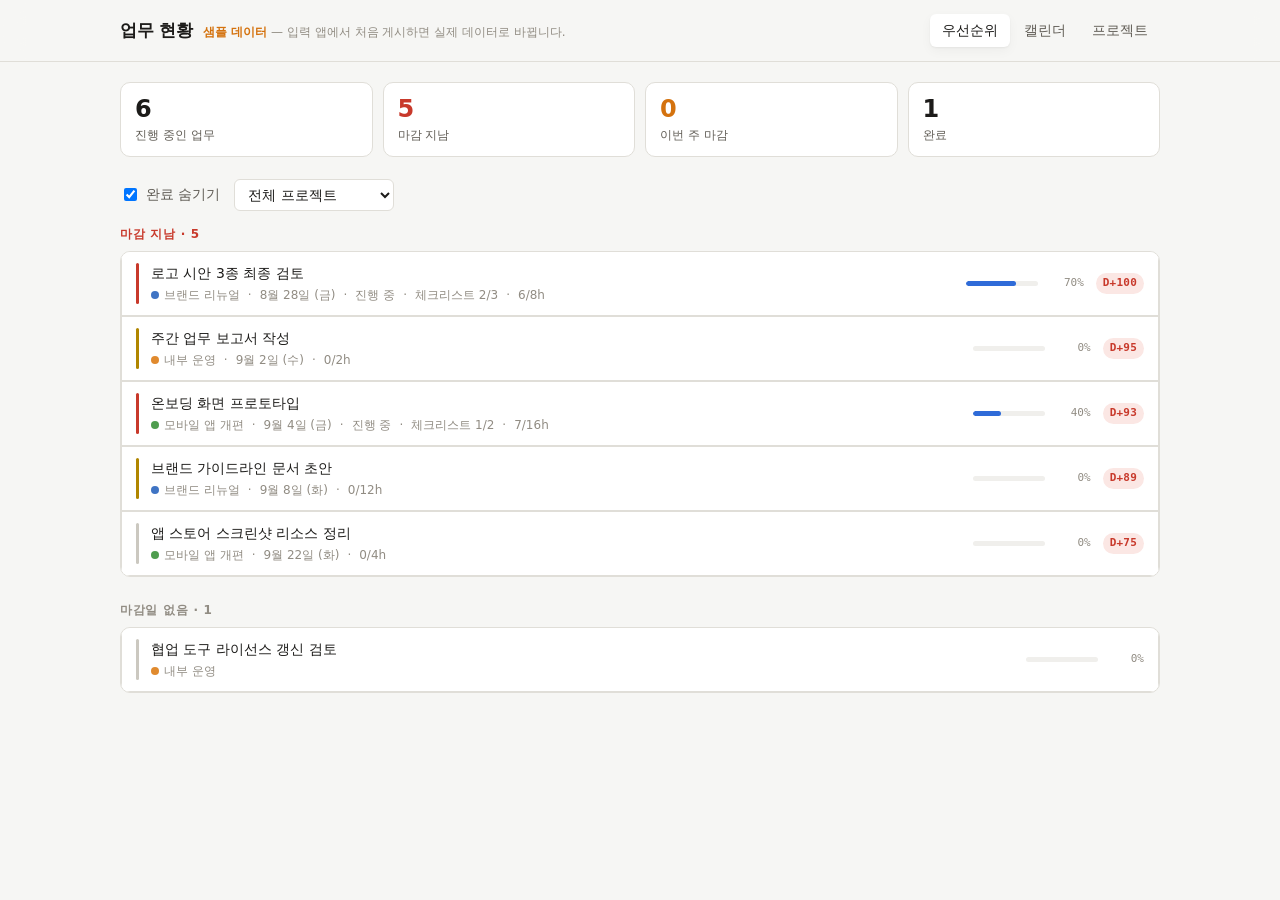
==== index.html @ d4230f37 "업무 트래킹 웹앱 초기 구현 우선순위 정리, 프로젝트 데드라인 D-Day, 캘린더를 보는 앱을 두 개로 나눠 만들었다.  - 조회 앱 (/) — 읽기 전용 공개 대시보드. data" ====
<!doctype html>
<html lang="ko">
<head>
<meta charset="utf-8">
<meta name="viewport" content="width=device-width, initial-scale=1">
<title>업무 현황</title>
<link rel="stylesheet" href="shared/base.css">
<link rel="stylesheet" href="viewer.css">
</head>
<body>

<header class="topbar">
  <div class="topbar-in">
    <div class="brand">
      <h1>업무 현황</h1>
      <span class="published" id="published"></span>
    </div>
    <nav class="tabs" id="tabs">
      <button class="tab is-on" data-view="priority">우선순위</button>
      <button class="tab" data-view="calendar">캘린더</button>
      <button class="tab" data-view="projects">프로젝트</button>
    </nav>
  </div>
</header>

<main class="wrap">

  <section class="stats" id="stats"></section>

  <!-- 우선순위 -->
  <section class="view" id="view-priority">
    <div class="filters">
      <label class="check"><input type="checkbox" id="hide-done" checked> 완료 숨기기</label>
      <select id="filter-project"><option value="">전체 프로젝트</option></select>
    </div>
    <div id="task-groups"></div>
  </section>

  <!-- 캘린더 -->
  <section class="view" id="view-calendar" hidden>
    <div class="cal-head">
      <button class="ghost" id="cal-prev" aria-label="이전 달">‹</button>
      <h2 id="cal-title"></h2>
      <button class="ghost" id="cal-next" aria-label="다음 달">›</button>
      <button class="ghost" id="cal-today">오늘</button>
    </div>
    <div class="cal-dow">
      <span>일</span><span>월</span><span>화</span><span>수</span>
      <span>목</span><span>금</span><span>토</span>
    </div>
    <div class="cal-grid" id="cal-grid"></div>
  </section>

  <!-- 프로젝트 -->
  <section class="view" id="view-projects" hidden>
    <div id="project-cards"></div>
  </section>

</main>

<div class="detail-backdrop" id="detail-backdrop" hidden>
  <aside class="detail" id="detail" role="dialog" aria-modal="true" aria-label="업무 상세"></aside>
</div>

<script src="shared/store.js"></script>
<script src="viewer.js"></script>
</body>
</html>
---- shared/base.css ----
/* 두 앱이 공유하는 디자인 토큰과 기본 요소 */

:root {
  color-scheme: light dark;

  --bg: #f6f6f4;
  --surface: #ffffff;
  --surface-2: #f0efec;
  --border: #e0ded8;
  --border-strong: #cbc8c0;

  --text: #1c1b19;
  --text-2: #605c55;
  --text-3: #918c83;

  --accent: #2f6bd8;
  --accent-soft: #e6edfb;

  --overdue: #c8392b;
  --overdue-soft: #fbe7e4;
  --today: #d4720e;
  --today-soft: #fdefdf;
  --soon: #b08600;
  --soon-soft: #fbf3d8;
  --calm: #3f7a52;
  --calm-soft: #e6f1e9;

  --radius: 10px;
  --radius-sm: 6px;
  --shadow: 0 1px 2px rgba(0, 0, 0, .05), 0 4px 12px rgba(0, 0, 0, .04);

  --font: -apple-system, BlinkMacSystemFont, 'Apple SD Gothic Neo', 'Pretendard',
          'Noto Sans KR', 'Segoe UI', system-ui, sans-serif;
  --mono: ui-monospace, SFMono-Regular, 'SF Mono', Menlo, monospace;
}

@media (prefers-color-scheme: dark) {
  :root:not([data-theme='light']) {
    --bg: #16161a;
    --surface: #1f1f24;
    --surface-2: #2a2a30;
    --border: #33333b;
    --border-strong: #45454f;

    --text: #ececee;
    --text-2: #a8a6ad;
    --text-3: #76747c;

    --accent: #6f9dee;
    --accent-soft: #22304a;

    --overdue: #f0796a;
    --overdue-soft: #3b2320;
    --today: #eda75a;
    --today-soft: #3a2c1a;
    --soon: #ddbc4a;
    --soon-soft: #35301b;
    --calm: #7cbf93;
    --calm-soft: #1f2e24;

    --shadow: 0 1px 2px rgba(0, 0, 0, .3), 0 4px 12px rgba(0, 0, 0, .25);
  }
}

:root[data-theme='dark'] {
  --bg: #16161a;
  --surface: #1f1f24;
  --surface-2: #2a2a30;
  --border: #33333b;
  --border-strong: #45454f;

  --text: #ececee;
  --text-2: #a8a6ad;
  --text-3: #76747c;

  --accent: #6f9dee;
  --accent-soft: #22304a;

  --overdue: #f0796a;
  --overdue-soft: #3b2320;
  --today: #eda75a;
  --today-soft: #3a2c1a;
  --soon: #ddbc4a;
  --soon-soft: #35301b;
  --calm: #7cbf93;
  --calm-soft: #1f2e24;

  --shadow: 0 1px 2px rgba(0, 0, 0, .3), 0 4px 12px rgba(0, 0, 0, .25);
}

* { box-sizing: border-box; }

body {
  margin: 0;
  background: var(--bg);
  color: var(--text);
  font-family: var(--font);
  font-size: 14px;
  line-height: 1.5;
  -webkit-font-smoothing: antialiased;
}

h1, h2, h3 { margin: 0; font-weight: 600; letter-spacing: -.01em; }

button {
  font: inherit;
  color: inherit;
  cursor: pointer;
  border: 1px solid var(--border);
  background: var(--surface);
  border-radius: var(--radius-sm);
  padding: 6px 12px;
  transition: background .12s, border-color .12s;
}
button:hover { background: var(--surface-2); border-color: var(--border-strong); }
button:focus-visible { outline: 2px solid var(--accent); outline-offset: 1px; }
button.primary {
  background: var(--accent);
  border-color: var(--accent);
  color: #fff;
  font-weight: 500;
}
button.primary:hover { filter: brightness(1.08); }
button.ghost { background: transparent; border-color: transparent; color: var(--text-2); }
button.ghost:hover { background: var(--surface-2); color: var(--text); }

input, select, textarea {
  font: inherit;
  color: var(--text);
  background: var(--surface);
  border: 1px solid var(--border);
  border-radius: var(--radius-sm);
  padding: 6px 9px;
  width: 100%;
}
input:focus, select:focus, textarea:focus {
  outline: none;
  border-color: var(--accent);
  box-shadow: 0 0 0 3px var(--accent-soft);
}
textarea { resize: vertical; min-height: 64px; }

/* D-Day 배지 */
.dday {
  display: inline-block;
  font-family: var(--mono);
  font-size: 11px;
  font-weight: 600;
  letter-spacing: .02em;
  padding: 2px 7px;
  border-radius: 100px;
  white-space: nowrap;
}
.dday[data-tone='overdue'] { background: var(--overdue-soft); color: var(--overdue); }
.dday[data-tone='today']   { background: var(--today-soft);   color: var(--today); }
.dday[data-tone='soon']    { background: var(--soon-soft);    color: var(--soon); }
.dday[data-tone='week'],
.dday[data-tone='later']   { background: var(--surface-2);    color: var(--text-2); }
.dday[data-tone='done']    { background: var(--calm-soft);    color: var(--calm); }
.dday[data-tone='none']    { display: none; }

/* 프로젝트 색 점 */
.dot {
  display: inline-block;
  width: 8px; height: 8px;
  border-radius: 50%;
  flex: none;
}

.empty {
  padding: 48px 24px;
  text-align: center;
  color: var(--text-3);
}
---- viewer.css ----
/* 조회 앱 (읽기 전용 대시보드) */

.topbar {
  position: sticky; top: 0; z-index: 20;
  background: color-mix(in srgb, var(--bg) 88%, transparent);
  backdrop-filter: saturate(180%) blur(12px);
  border-bottom: 1px solid var(--border);
}
.topbar-in {
  max-width: 1080px; margin: 0 auto; padding: 14px 20px;
  display: flex; align-items: center; gap: 20px; flex-wrap: wrap;
}
.brand { display: flex; align-items: baseline; gap: 10px; }
.brand h1 { font-size: 17px; }
.published { font-size: 12px; color: var(--text-3); }

.tabs { display: flex; gap: 2px; margin-left: auto; }
.tab {
  border: none; background: transparent; color: var(--text-2);
  padding: 6px 12px; border-radius: var(--radius-sm); font-weight: 500;
}
.tab:hover { background: var(--surface-2); color: var(--text); }
.tab.is-on { background: var(--surface); color: var(--text); box-shadow: var(--shadow); }

.wrap { max-width: 1080px; margin: 0 auto; padding: 20px 20px 80px; }

/* 요약 통계 */
.stats { display: grid; grid-template-columns: repeat(4, 1fr); gap: 10px; margin-bottom: 22px; }
.stat {
  background: var(--surface); border: 1px solid var(--border);
  border-radius: var(--radius); padding: 12px 14px;
}
.stat .n { font-size: 24px; font-weight: 600; letter-spacing: -.02em; line-height: 1.2; }
.stat .k { font-size: 12px; color: var(--text-2); margin-top: 2px; }
.stat[data-tone='overdue'] .n { color: var(--overdue); }
.stat[data-tone='today'] .n { color: var(--today); }

/* 필터 */
.filters { display: flex; align-items: center; gap: 14px; margin-bottom: 14px; }
.filters select { width: auto; min-width: 160px; }
.check { display: flex; align-items: center; gap: 6px; color: var(--text-2); cursor: pointer; }
.check input { width: auto; }

/* 업무 목록 */
.group { margin-bottom: 24px; }
.group-title {
  font-size: 12px; font-weight: 600; text-transform: uppercase;
  letter-spacing: .06em; color: var(--text-3); margin-bottom: 8px;
}
.group[data-tone='overdue'] .group-title { color: var(--overdue); }
.group[data-tone='today'] .group-title { color: var(--today); }

.task-list {
  background: var(--surface); border: 1px solid var(--border);
  border-radius: var(--radius); overflow: hidden;
}
.task {
  display: flex; align-items: center; gap: 12px;
  padding: 11px 14px; border-top: 1px solid var(--border);
  cursor: pointer; transition: background .1s;
  width: 100%; text-align: left; border-radius: 0;
}
.task:first-child { border-top: none; }
.task:hover { background: var(--surface-2); }
.task.is-done .title { color: var(--text-3); text-decoration: line-through; }

.task .pri {
  width: 3px; align-self: stretch; border-radius: 2px; flex: none;
  background: var(--border-strong);
}
.task .pri[data-p='high'] { background: var(--overdue); }
.task .pri[data-p='mid'] { background: var(--soon); }
.task .pri[data-p='low'] { background: var(--border-strong); }

.task .main { flex: 1; min-width: 0; }
.task .title {
  font-weight: 500; overflow: hidden; text-overflow: ellipsis; white-space: nowrap;
}
.task .meta {
  display: flex; align-items: center; gap: 8px; flex-wrap: wrap;
  font-size: 12px; color: var(--text-3); margin-top: 2px;
}
.task .proj { display: inline-flex; align-items: center; gap: 5px; }

.bar { width: 72px; height: 5px; background: var(--surface-2); border-radius: 3px; overflow: hidden; flex: none; }
.bar > i { display: block; height: 100%; background: var(--accent); border-radius: 3px; }
.pct { font-family: var(--mono); font-size: 11px; color: var(--text-3); width: 34px; text-align: right; flex: none; }

/* 캘린더 */
.cal-head { display: flex; align-items: center; gap: 8px; margin-bottom: 12px; }
.cal-head h2 { font-size: 16px; min-width: 130px; }
.cal-head #cal-today { margin-left: auto; }
.cal-dow {
  display: grid; grid-template-columns: repeat(7, 1fr);
  font-size: 11px; color: var(--text-3); text-align: center; padding-bottom: 6px;
}
.cal-dow span:first-child { color: var(--overdue); }
.cal-grid {
  display: grid; grid-template-columns: repeat(7, 1fr);
  gap: 1px; background: var(--border);
  border: 1px solid var(--border); border-radius: var(--radius); overflow: hidden;
}
.cell { background: var(--surface); min-height: 92px; padding: 5px 6px; }
.cell.is-out { background: var(--surface-2); }
.cell .d { font-size: 12px; color: var(--text-2); font-family: var(--mono); }
.cell.is-out .d { color: var(--text-3); }
.cell.is-today .d {
  background: var(--accent); color: #fff; border-radius: 100px;
  padding: 0 6px; display: inline-block; font-weight: 600;
}
.pill {
  display: flex; align-items: center; gap: 4px;
  font-size: 11px; margin-top: 3px; padding: 2px 5px;
  border-radius: 4px; background: var(--surface-2);
  cursor: pointer; width: 100%; border: none; text-align: left;
  overflow: hidden; white-space: nowrap;
}
.pill:hover { background: var(--accent-soft); }
.pill span { overflow: hidden; text-overflow: ellipsis; }
.pill.is-done { opacity: .5; text-decoration: line-through; }
.more { font-size: 10px; color: var(--text-3); margin-top: 2px; padding-left: 5px; }

/* 프로젝트 카드 */
.pcard {
  background: var(--surface); border: 1px solid var(--border);
  border-radius: var(--radius); padding: 14px 16px; margin-bottom: 10px;
}
.pcard-head { display: flex; align-items: center; gap: 8px; margin-bottom: 10px; }
.pcard-head h3 { font-size: 15px; }
.pcard-head .count { font-size: 12px; color: var(--text-3); margin-left: auto; }
.pbar { height: 6px; background: var(--surface-2); border-radius: 3px; overflow: hidden; }
.pbar > i { display: block; height: 100%; border-radius: 3px; }
.pcard-foot { display: flex; gap: 14px; font-size: 12px; color: var(--text-2); margin-top: 8px; }

/* 상세 패널 */
.detail-backdrop {
  position: fixed; inset: 0; z-index: 40;
  background: rgba(0, 0, 0, .35); display: flex; justify-content: flex-end;
}
.detail-backdrop[hidden] { display: none; }
.detail {
  position: relative;
  width: min(420px, 100%); height: 100%; overflow-y: auto;
  background: var(--surface); border-left: 1px solid var(--border);
  padding: 20px 22px 40px;
}
.detail h2 { font-size: 18px; margin-bottom: 4px; padding-right: 32px; }
.detail .close { position: absolute; top: 16px; right: 18px; }
.detail .row { display: flex; gap: 10px; padding: 9px 0; border-top: 1px solid var(--border); font-size: 13px; }
.detail .row .k { color: var(--text-3); width: 80px; flex: none; }
.detail .row .v { color: var(--text); flex: 1; }
.detail .notes { white-space: pre-wrap; }
.detail ul.cl { list-style: none; padding: 0; margin: 0; }
.detail ul.cl li { display: flex; gap: 7px; padding: 3px 0; }
.detail ul.cl li.done { color: var(--text-3); text-decoration: line-through; }

@media (max-width: 720px) {
  .stats { grid-template-columns: repeat(2, 1fr); }
  .topbar-in { gap: 10px; }
  .tabs { margin-left: 0; width: 100%; }
  .cell { min-height: 62px; }
  .pill span { display: none; }
  .bar { display: none; }
}

.detail .pctrow { display: inline-flex; align-items: center; gap: 8px; }
.detail .bar { display: inline-block; }
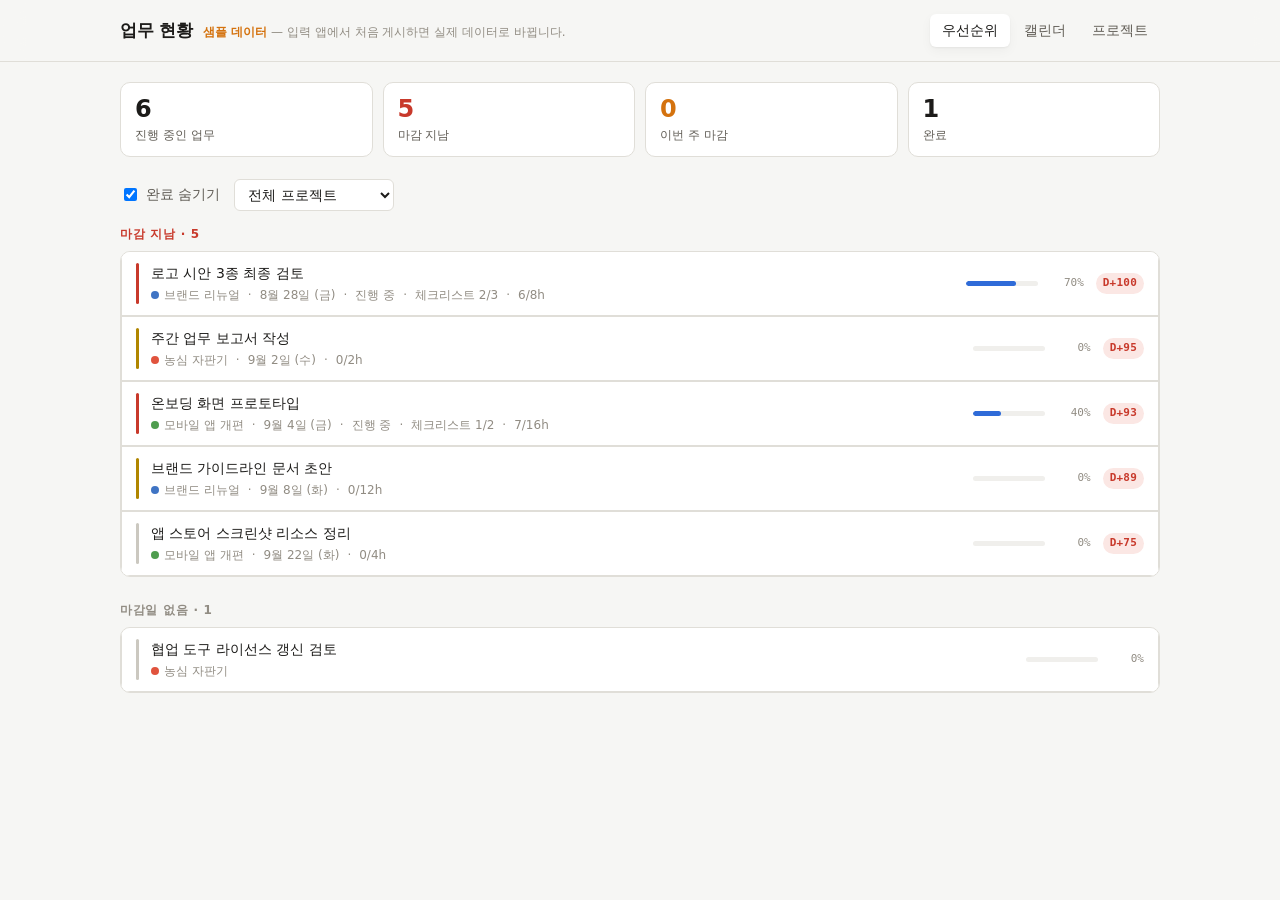
==== commit 26426171: "프로젝트 일정과 내 일정을 분리하고 마감 임박 불꽃 이펙트 추가 일정을 두 종류로 나눴다.  - 프로젝트 일정: 프로젝트 자체에 기간(startDate~dueDate)과 완료 여부" ====
--- a/index.html
+++ b/index.html
@@ -44,6 +44,10 @@
       <button class="ghost" id="cal-next" aria-label="다음 달">›</button>
       <button class="ghost" id="cal-today">오늘</button>
     </div>
+    <div class="legend">
+      <span><i class="sample proj"></i> 프로젝트 일정</span>
+      <span><i class="sample task"><i></i></i> 내 일정 (끝부분이 마감)</span>
+    </div>
     <div class="cal-dow">
       <span>일</span><span>월</span><span>화</span><span>수</span>
       <span>목</span><span>금</span><span>토</span>
--- a/shared/base.css
+++ b/shared/base.css
@@ -172,3 +172,62 @@
   text-align: center;
   color: var(--text-3);
 }
+
+/* ---------- 불타는 이펙트 (마감 임박) ---------- */
+
+.flame {
+  display: inline-block;
+  width: 12px; height: 16px;
+  flex: none;
+  vertical-align: -3px;
+  filter: drop-shadow(0 0 4px rgba(255, 122, 24, .9));
+}
+.flame svg { display: block; width: 100%; height: 100%; overflow: visible; }
+.flame path {
+  transform-box: view-box;
+  transform-origin: 12px 27px;              /* 불꽃 밑동에서 흔들린다 */
+  animation: flame-flicker 700ms ease-in-out infinite alternate;
+}
+.flame .f1 { fill: #ff3708; }
+.flame .f2 { fill: #ff9410; animation-delay: -230ms; }
+.flame .f3 { fill: #ffe886; animation-delay: -450ms; }
+
+@keyframes flame-flicker {
+  0%   { transform: scale(.88, .9) translateX(-.5px);  opacity: .88; }
+  50%  { transform: scale(1.06, 1.16);                 opacity: 1; }
+  100% { transform: scale(.97, 1.02) translateX(.5px); opacity: .94; }
+}
+
+/* 타고 있는 요소: 잔불 글로우 + 열기 훑고 지나가기 */
+.is-burning { position: relative; animation: ember 1.3s ease-in-out infinite alternate; }
+@keyframes ember {
+  from { box-shadow: 0 0 4px 0 rgba(255, 96, 24, .3); }
+  to   { box-shadow: 0 0 14px 2px rgba(255, 122, 32, .7); }
+}
+/* 불씨가 훑고 지나가는 결. 글씨를 덮지 않도록 작은 막대에만 붙인다. */
+.heat-sweep::before {
+  content: '';
+  position: absolute; inset: 0;
+  border-radius: inherit;
+  pointer-events: none;
+  background: linear-gradient(100deg,
+    transparent 20%,
+    rgba(255, 176, 48, .5) 40%,
+    rgba(255, 236, 168, .72) 50%,
+    rgba(255, 130, 26, .5) 60%,
+    transparent 82%);
+  background-size: 240% 100%;
+  animation: heat 1.9s linear infinite;
+}
+@keyframes heat {
+  from { background-position: 150% 0; }
+  to   { background-position: -70% 0; }
+}
+
+/* D-Day 배지가 탈 때는 확실히 빨갛게 */
+.dday.is-burning { background: var(--overdue-soft); color: var(--overdue); }
+
+@media (prefers-reduced-motion: reduce) {
+  .flame path, .is-burning, .heat-sweep::before { animation: none; }
+  .is-burning { box-shadow: 0 0 8px 1px rgba(255, 122, 32, .45); }
+}
--- a/viewer.css
+++ b/viewer.css
@@ -90,17 +90,41 @@
 .cal-head { display: flex; align-items: center; gap: 8px; margin-bottom: 12px; }
 .cal-head h2 { font-size: 16px; min-width: 130px; }
 .cal-head #cal-today { margin-left: auto; }
+
+.legend { display: flex; align-items: center; gap: 16px; margin-bottom: 10px; font-size: 12px; color: var(--text-2); }
+.legend > span { display: inline-flex; align-items: center; gap: 6px; }
+.legend .sample { width: 42px; height: 16px; border-radius: 4px; display: inline-flex; flex: none; }
+.legend .sample.proj { background: var(--accent); }
+.legend .sample.task {
+  background: color-mix(in srgb, var(--accent) 14%, var(--surface));
+  box-shadow: inset 0 0 0 1px color-mix(in srgb, var(--accent) 32%, transparent);
+  justify-content: flex-end; overflow: hidden;
+}
+.legend .sample.task i { width: 7px; background: var(--accent); align-self: stretch; border-radius: 0 3px 3px 0; }
+
 .cal-dow {
   display: grid; grid-template-columns: repeat(7, 1fr);
   font-size: 11px; color: var(--text-3); text-align: center; padding-bottom: 6px;
 }
 .cal-dow span:first-child { color: var(--overdue); }
+
 .cal-grid {
+  display: flex; flex-direction: column; gap: 1px;
+  background: var(--border);
+  border: 1px solid var(--border); border-radius: var(--radius); overflow: hidden;
+}
+
+/* 한 주 = 날짜 칸 7개 + 그 위에 겹치는 막대 레이어 */
+.week {
+  position: relative;
   display: grid; grid-template-columns: repeat(7, 1fr);
-  gap: 1px; background: var(--border);
-  border: 1px solid var(--border); border-radius: var(--radius); overflow: hidden;
-}
-.cell { background: var(--surface); min-height: 92px; padding: 5px 6px; }
+  column-gap: 1px; background: var(--border);
+}
+.cell {
+  background: var(--surface);
+  padding: 5px 6px;
+  min-height: calc(30px + var(--lanes, 0) * 20px + 8px);
+}
 .cell.is-out { background: var(--surface-2); }
 .cell .d { font-size: 12px; color: var(--text-2); font-family: var(--mono); }
 .cell.is-out .d { color: var(--text-3); }
@@ -108,16 +132,74 @@
   background: var(--accent); color: #fff; border-radius: 100px;
   padding: 0 6px; display: inline-block; font-weight: 600;
 }
-.pill {
+
+.lanes {
+  position: absolute; left: 0; right: 0; top: 26px;
+  display: grid; grid-template-columns: repeat(7, 1fr);
+  column-gap: 1px; grid-auto-rows: 20px;
+  pointer-events: none;
+}
+
+.cbar {
+  position: relative;
+  pointer-events: auto;
   display: flex; align-items: center; gap: 4px;
-  font-size: 11px; margin-top: 3px; padding: 2px 5px;
-  border-radius: 4px; background: var(--surface-2);
-  cursor: pointer; width: 100%; border: none; text-align: left;
+  height: 17px; margin: 0 3px; padding: 0 6px;
+  border: none; border-radius: 4px;
+  font-size: 11px; line-height: 1; text-align: left;
   overflow: hidden; white-space: nowrap;
 }
-.pill:hover { background: var(--accent-soft); }
-.pill span { overflow: hidden; text-overflow: ellipsis; }
-.pill.is-done { opacity: .5; text-decoration: line-through; }
+.cbar .lbl { overflow: hidden; text-overflow: ellipsis; flex: 1; min-width: 0; }
+.cbar:hover { filter: brightness(1.12); }
+.cbar.is-done { opacity: .45; }
+
+/* 이 주 밖으로 이어지는 쪽은 각지게 잘라 연속임을 보여준다 */
+.cbar.open-start { margin-left: 0; border-top-left-radius: 0; border-bottom-left-radius: 0; }
+.cbar.open-end   { margin-right: 0; border-top-right-radius: 0; border-bottom-right-radius: 0; }
+
+/* 프로젝트 일정 — 단색 줄 */
+.cbar-proj {
+  background: var(--c);
+  color: #fff;
+  font-weight: 500;
+  text-shadow: 0 1px 1px rgba(0, 0, 0, .22);
+}
+
+/* 내 일정 — 같은 색이되 끝부분(마감 지점)만 칠한다 */
+.cbar-task {
+  background: color-mix(in srgb, var(--c) 14%, var(--surface));
+  color: var(--text);
+  box-shadow: inset 0 0 0 1px color-mix(in srgb, var(--c) 32%, transparent);
+  padding-right: 0;
+}
+.cbar-task .cap {
+  width: 7px; align-self: stretch; flex: none;
+  margin-left: auto;                 /* 라벨을 숨기는 좁은 화면에서도 끝에 붙는다 */
+  background: var(--c);
+  border-radius: 0 3px 3px 0;
+}
+.cbar-task.open-end { padding-right: 6px; }
+
+/* 마감 임박 프로젝트 — 불꽃이 막대 끝(마감 지점)에서 타오른다 */
+.cbar.is-burning { overflow: visible; z-index: 3; }
+.cbar.is-burning .lbl { padding-right: 12px; }
+.cbar.is-burning::before {
+  content: '';
+  position: absolute; inset: 0;
+  border-radius: inherit;
+  pointer-events: none;
+  background: linear-gradient(100deg,
+    transparent 20%, rgba(255, 176, 48, .5) 40%,
+    rgba(255, 236, 168, .72) 50%, rgba(255, 130, 26, .5) 60%, transparent 82%);
+  background-size: 240% 100%;
+  animation: heat 1.9s linear infinite;
+}
+.cbar .flame {
+  position: absolute; right: -2px; bottom: 2px;
+  width: 15px; height: 19px; z-index: 4;
+}
+.cbar.open-end .flame { right: auto; left: 3px; }
+
 .more { font-size: 10px; color: var(--text-3); margin-top: 2px; padding-left: 5px; }
 
 /* 프로젝트 카드 */
@@ -128,6 +210,26 @@
 .pcard-head { display: flex; align-items: center; gap: 8px; margin-bottom: 10px; }
 .pcard-head h3 { font-size: 15px; }
 .pcard-head .count { font-size: 12px; color: var(--text-3); margin-left: auto; }
+.pcard { cursor: pointer; }
+.pcard.is-burning {
+  border-color: color-mix(in srgb, #ff7a20 55%, var(--border));
+  background: linear-gradient(180deg,
+    color-mix(in srgb, #ff8a2b 9%, var(--surface)) 0%, var(--surface) 46%);
+}
+.pcard.is-burning::after {
+  content: '';
+  position: absolute; left: 0; right: 0; top: 0; height: 2px;
+  border-radius: var(--radius) var(--radius) 0 0;
+  background: linear-gradient(90deg, #ff3708, #ff9410, #ffe886, #ff9410, #ff3708);
+  background-size: 220% 100%;
+  animation: heat 1.9s linear infinite;
+}
+.pcard { position: relative; }
+.pcard-head .flame { margin-right: 4px; }
+.pcard:hover { border-color: var(--border-strong); }
+.pcard.is-closed { opacity: .55; }
+.pperiod { font-size: 12px; color: var(--text-3); margin-bottom: 8px; font-family: var(--mono); }
+.detail-kind { font-size: 11px; color: var(--text-3); display: flex; align-items: center; gap: 6px; margin-bottom: 6px; }
 .pbar { height: 6px; background: var(--surface-2); border-radius: 3px; overflow: hidden; }
 .pbar > i { display: block; height: 100%; border-radius: 3px; }
 .pcard-foot { display: flex; gap: 14px; font-size: 12px; color: var(--text-2); margin-top: 8px; }
@@ -158,8 +260,22 @@
   .stats { grid-template-columns: repeat(2, 1fr); }
   .topbar-in { gap: 10px; }
   .tabs { margin-left: 0; width: 100%; }
-  .cell { min-height: 62px; }
-  .pill span { display: none; }
+  .cell { min-height: calc(24px + var(--lanes, 0) * 14px + 6px); }
+  .lanes { top: 22px; grid-auto-rows: 14px; }
+  .cbar { height: 11px; padding: 0 3px; }
+  .cbar .lbl { display: none; }
+  .cbar.is-burning::before {
+  content: '';
+  position: absolute; inset: 0;
+  border-radius: inherit;
+  pointer-events: none;
+  background: linear-gradient(100deg,
+    transparent 20%, rgba(255, 176, 48, .5) 40%,
+    rgba(255, 236, 168, .72) 50%, rgba(255, 130, 26, .5) 60%, transparent 82%);
+  background-size: 240% 100%;
+  animation: heat 1.9s linear infinite;
+}
+.cbar .flame { transform: scale(.7); }
   .bar { display: none; }
 }
 
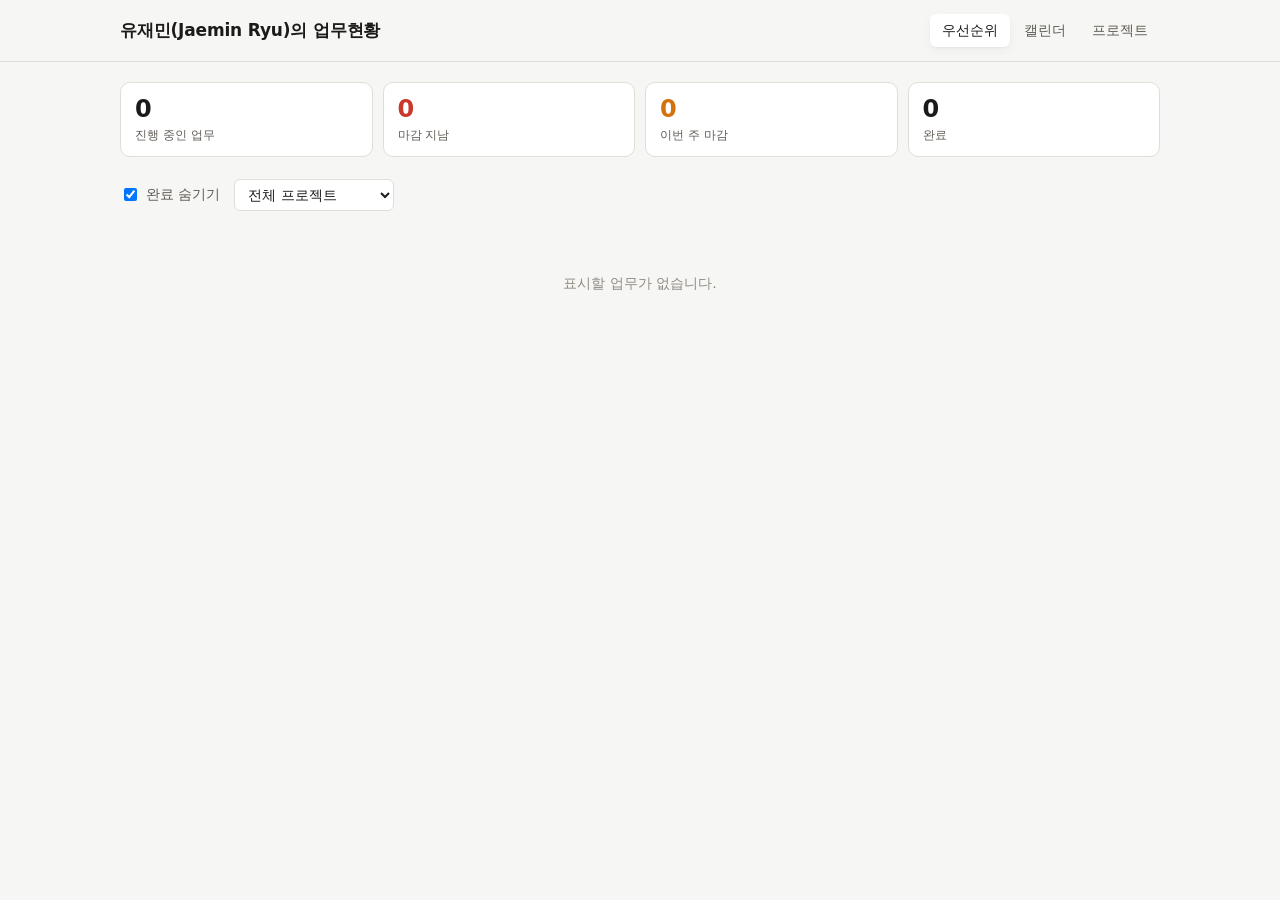
==== commit facbe6d8: "조회 앱 제목을 유재민(Jaemin Ryu)의 업무현황 으로 변경" ====
--- a/index.html
+++ b/index.html
@@ -3,7 +3,7 @@
 <head>
 <meta charset="utf-8">
 <meta name="viewport" content="width=device-width, initial-scale=1">
-<title>업무 현황</title>
+<title>유재민(Jaemin Ryu)의 업무현황</title>
 <link rel="stylesheet" href="shared/base.css">
 <link rel="stylesheet" href="viewer.css">
 </head>
@@ -12,7 +12,7 @@
 <header class="topbar">
   <div class="topbar-in">
     <div class="brand">
-      <h1>업무 현황</h1>
+      <h1>유재민(Jaemin Ryu)의 업무현황</h1>
       <span class="published" id="published"></span>
     </div>
     <nav class="tabs" id="tabs">
--- a/viewer.css
+++ b/viewer.css
@@ -11,7 +11,7 @@
   display: flex; align-items: center; gap: 20px; flex-wrap: wrap;
 }
 .brand { display: flex; align-items: baseline; gap: 10px; }
-.brand h1 { font-size: 17px; }
+.brand h1 { font-size: 17px; word-break: keep-all; }
 .published { font-size: 12px; color: var(--text-3); }
 
 .tabs { display: flex; gap: 2px; margin-left: auto; }
@@ -257,6 +257,7 @@
 .detail ul.cl li.done { color: var(--text-3); text-decoration: line-through; }
 
 @media (max-width: 720px) {
+  .brand h1 { font-size: 15px; }
   .stats { grid-template-columns: repeat(2, 1fr); }
   .topbar-in { gap: 10px; }
   .tabs { margin-left: 0; width: 100%; }
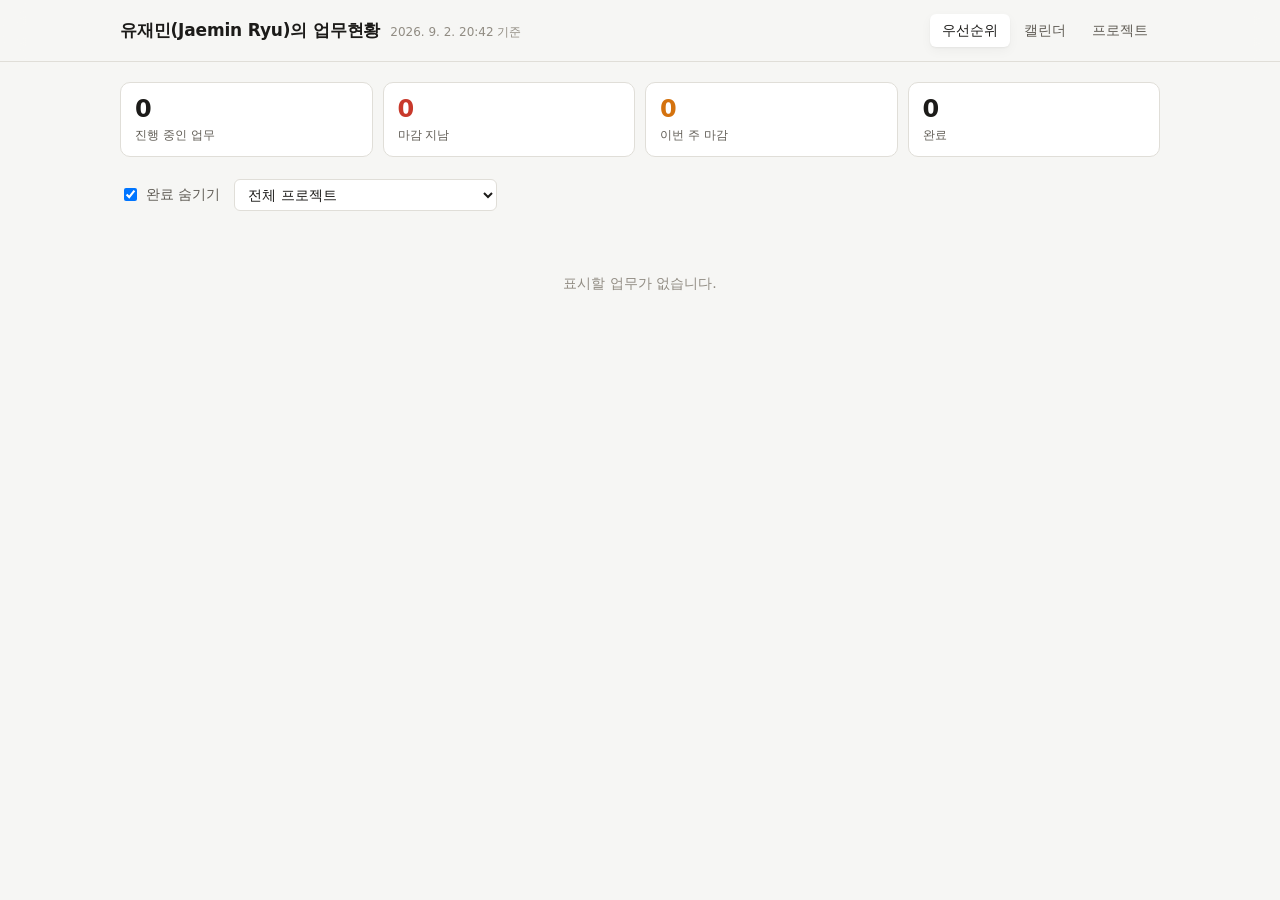
==== commit 4f83a210: "프로젝트 날짜에 맞추기 버튼과 미확정(대략) 일정 추가 내 일정 편집기에 "프로젝트 시작일에 맞춤" / "프로젝트 마감일에 맞춤" 체크박스를 넣었다. 둘은 따로 켜고 끌 수 있고," ====
--- a/index.html
+++ b/index.html
@@ -14,6 +14,7 @@
     <div class="brand">
       <h1>유재민(Jaemin Ryu)의 업무현황</h1>
       <span class="published" id="published"></span>
+      <span class="updated" id="updated" hidden></span>
     </div>
     <nav class="tabs" id="tabs">
       <button class="tab is-on" data-view="priority">우선순위</button>
@@ -45,8 +46,9 @@
       <button class="ghost" id="cal-today">오늘</button>
     </div>
     <div class="legend">
-      <span><i class="sample proj"></i> 프로젝트 일정</span>
-      <span><i class="sample task"><i></i></i> 내 일정 (끝부분이 마감)</span>
+      <span><i class="swatch swatch-proj"></i> 프로젝트 일정</span>
+      <span><i class="swatch swatch-task"><i></i></i> 내 일정 (끝부분이 마감)</span>
+      <span><i class="swatch swatch-approx"></i> 아직 미확정 (대략)</span>
     </div>
     <div class="cal-dow">
       <span>일</span><span>월</span><span>화</span><span>수</span>
--- a/viewer.css
+++ b/viewer.css
@@ -13,6 +13,12 @@
 .brand { display: flex; align-items: baseline; gap: 10px; }
 .brand h1 { font-size: 17px; word-break: keep-all; }
 .published { font-size: 12px; color: var(--text-3); }
+.updated {
+  font-size: 11px; color: var(--calm); background: var(--calm-soft);
+  border-radius: 100px; padding: 2px 9px;
+  animation: fade-in .25s ease-out;
+}
+@keyframes fade-in { from { opacity: 0; transform: translateY(-2px); } to { opacity: 1; } }
 
 .tabs { display: flex; gap: 2px; margin-left: auto; }
 .tab {
@@ -93,14 +99,23 @@
 
 .legend { display: flex; align-items: center; gap: 16px; margin-bottom: 10px; font-size: 12px; color: var(--text-2); }
 .legend > span { display: inline-flex; align-items: center; gap: 6px; }
-.legend .sample { width: 42px; height: 16px; border-radius: 4px; display: inline-flex; flex: none; }
-.legend .sample.proj { background: var(--accent); }
-.legend .sample.task {
+.legend .swatch {
+  width: 42px; height: 16px; border-radius: 4px;
+  display: inline-flex; flex: none; padding: 0;
+}
+.legend .swatch-proj { background: var(--accent); }
+.legend .swatch-task {
   background: color-mix(in srgb, var(--accent) 14%, var(--surface));
   box-shadow: inset 0 0 0 1px color-mix(in srgb, var(--accent) 32%, transparent);
   justify-content: flex-end; overflow: hidden;
 }
-.legend .sample.task i { width: 7px; background: var(--accent); align-self: stretch; border-radius: 0 3px 3px 0; }
+.legend .swatch-task i { width: 7px; background: var(--accent); align-self: stretch; border-radius: 0 3px 3px 0; }
+.legend .swatch-approx {
+  background: linear-gradient(90deg,
+    color-mix(in srgb, var(--accent) 10%, transparent) 0,
+    var(--accent) 12px, var(--accent) calc(100% - 12px),
+    color-mix(in srgb, var(--accent) 10%, transparent) 100%);
+}
 
 .cal-dow {
   display: grid; grid-template-columns: repeat(7, 1fr);
@@ -229,6 +244,11 @@
 .pcard:hover { border-color: var(--border-strong); }
 .pcard.is-closed { opacity: .55; }
 .pperiod { font-size: 12px; color: var(--text-3); margin-bottom: 8px; font-family: var(--mono); }
+.pperiod.is-approx { font-family: var(--font); font-style: italic; }
+.tag-approx {
+  font-size: 10px; color: var(--text-2); background: var(--surface-2);
+  border-radius: 100px; padding: 1px 7px; margin-left: 4px;
+}
 .detail-kind { font-size: 11px; color: var(--text-3); display: flex; align-items: center; gap: 6px; margin-bottom: 6px; }
 .pbar { height: 6px; background: var(--surface-2); border-radius: 3px; overflow: hidden; }
 .pbar > i { display: block; height: 100%; border-radius: 3px; }
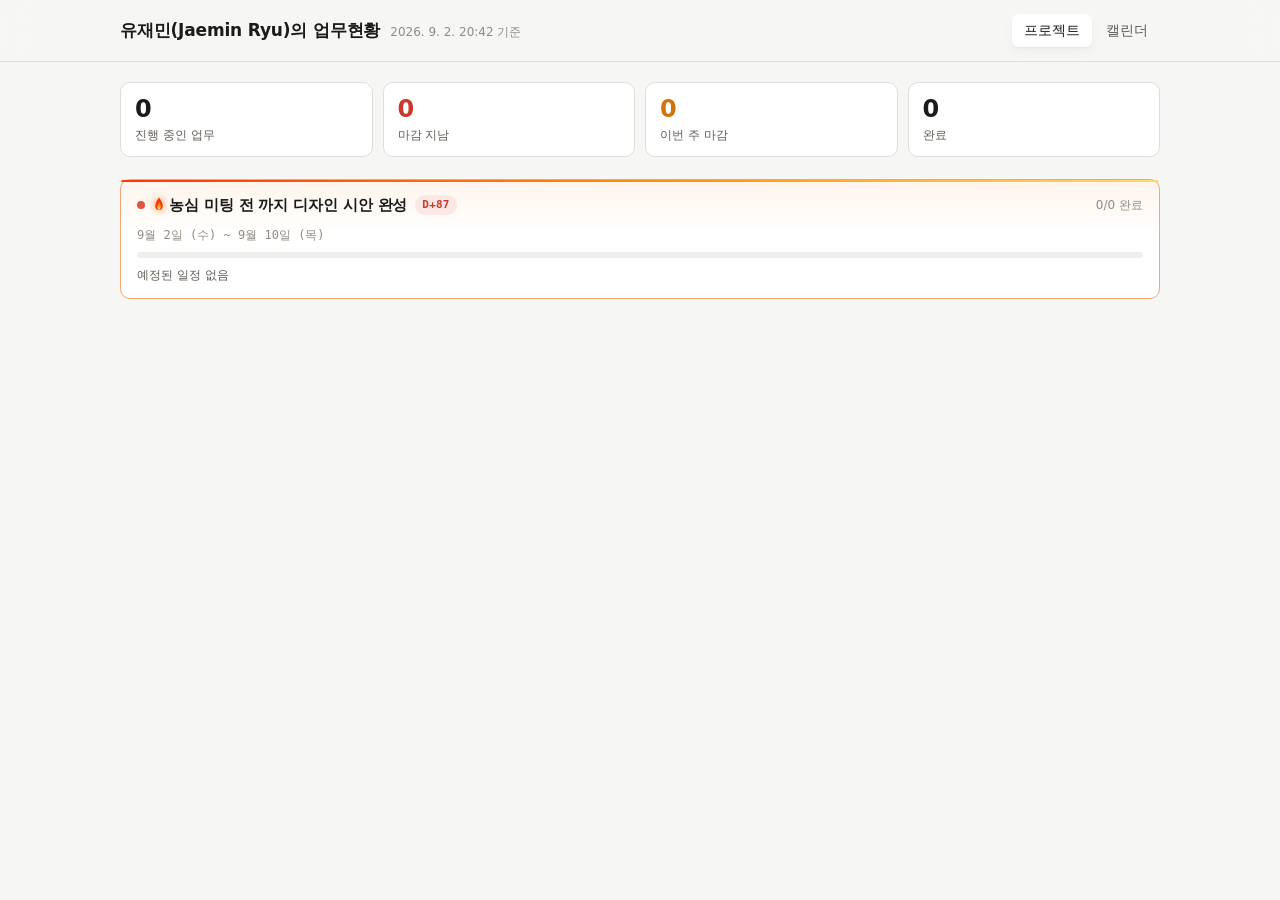
==== commit e70d863b: "조회 앱에서 우선순위 화면 제거, 프로젝트를 첫 화면으로 조회 앱을 열면 프로젝트 화면부터 보인다. 탭은 프로젝트와 캘린더 둘만 남았다.  우선순위 화면에 있던 "완료 숨기기" 와" ====
--- a/index.html
+++ b/index.html
@@ -17,9 +17,8 @@
       <span class="updated" id="updated" hidden></span>
     </div>
     <nav class="tabs" id="tabs">
-      <button class="tab is-on" data-view="priority">우선순위</button>
+      <button class="tab is-on" data-view="projects">프로젝트</button>
       <button class="tab" data-view="calendar">캘린더</button>
-      <button class="tab" data-view="projects">프로젝트</button>
     </nav>
   </div>
 </header>
@@ -28,17 +27,17 @@
 
   <section class="stats" id="stats"></section>
 
-  <!-- 우선순위 -->
-  <section class="view" id="view-priority">
+  <!-- 프로젝트 (첫 화면) -->
+  <section class="view" id="view-projects">
+    <div id="project-cards"></div>
+  </section>
+
+  <!-- 캘린더 -->
+  <section class="view" id="view-calendar" hidden>
     <div class="filters">
       <label class="check"><input type="checkbox" id="hide-done" checked> 완료 숨기기</label>
       <select id="filter-project"><option value="">전체 프로젝트</option></select>
     </div>
-    <div id="task-groups"></div>
-  </section>
-
-  <!-- 캘린더 -->
-  <section class="view" id="view-calendar" hidden>
     <div class="cal-head">
       <button class="ghost" id="cal-prev" aria-label="이전 달">‹</button>
       <h2 id="cal-title"></h2>
@@ -57,11 +56,6 @@
     <div class="cal-grid" id="cal-grid"></div>
   </section>
 
-  <!-- 프로젝트 -->
-  <section class="view" id="view-projects" hidden>
-    <div id="project-cards"></div>
-  </section>
-
 </main>
 
 <div class="detail-backdrop" id="detail-backdrop" hidden>
--- a/viewer.css
+++ b/viewer.css
@@ -42,55 +42,14 @@
 .stat[data-tone='today'] .n { color: var(--today); }
 
 /* 필터 */
-.filters { display: flex; align-items: center; gap: 14px; margin-bottom: 14px; }
+.filters { display: flex; align-items: center; gap: 14px; margin-bottom: 16px; flex-wrap: wrap; }
 .filters select { width: auto; min-width: 160px; }
 .check { display: flex; align-items: center; gap: 6px; color: var(--text-2); cursor: pointer; }
 .check input { width: auto; }
 
-/* 업무 목록 */
-.group { margin-bottom: 24px; }
-.group-title {
-  font-size: 12px; font-weight: 600; text-transform: uppercase;
-  letter-spacing: .06em; color: var(--text-3); margin-bottom: 8px;
-}
-.group[data-tone='overdue'] .group-title { color: var(--overdue); }
-.group[data-tone='today'] .group-title { color: var(--today); }
-
-.task-list {
-  background: var(--surface); border: 1px solid var(--border);
-  border-radius: var(--radius); overflow: hidden;
-}
-.task {
-  display: flex; align-items: center; gap: 12px;
-  padding: 11px 14px; border-top: 1px solid var(--border);
-  cursor: pointer; transition: background .1s;
-  width: 100%; text-align: left; border-radius: 0;
-}
-.task:first-child { border-top: none; }
-.task:hover { background: var(--surface-2); }
-.task.is-done .title { color: var(--text-3); text-decoration: line-through; }
-
-.task .pri {
-  width: 3px; align-self: stretch; border-radius: 2px; flex: none;
-  background: var(--border-strong);
-}
-.task .pri[data-p='high'] { background: var(--overdue); }
-.task .pri[data-p='mid'] { background: var(--soon); }
-.task .pri[data-p='low'] { background: var(--border-strong); }
-
-.task .main { flex: 1; min-width: 0; }
-.task .title {
-  font-weight: 500; overflow: hidden; text-overflow: ellipsis; white-space: nowrap;
-}
-.task .meta {
-  display: flex; align-items: center; gap: 8px; flex-wrap: wrap;
-  font-size: 12px; color: var(--text-3); margin-top: 2px;
-}
-.task .proj { display: inline-flex; align-items: center; gap: 5px; }
-
+/* 진척률 바 — 상세 패널에서 쓴다 */
 .bar { width: 72px; height: 5px; background: var(--surface-2); border-radius: 3px; overflow: hidden; flex: none; }
 .bar > i { display: block; height: 100%; background: var(--accent); border-radius: 3px; }
-.pct { font-family: var(--mono); font-size: 11px; color: var(--text-3); width: 34px; text-align: right; flex: none; }
 
 /* 캘린더 */
 .cal-head { display: flex; align-items: center; gap: 8px; margin-bottom: 12px; }
